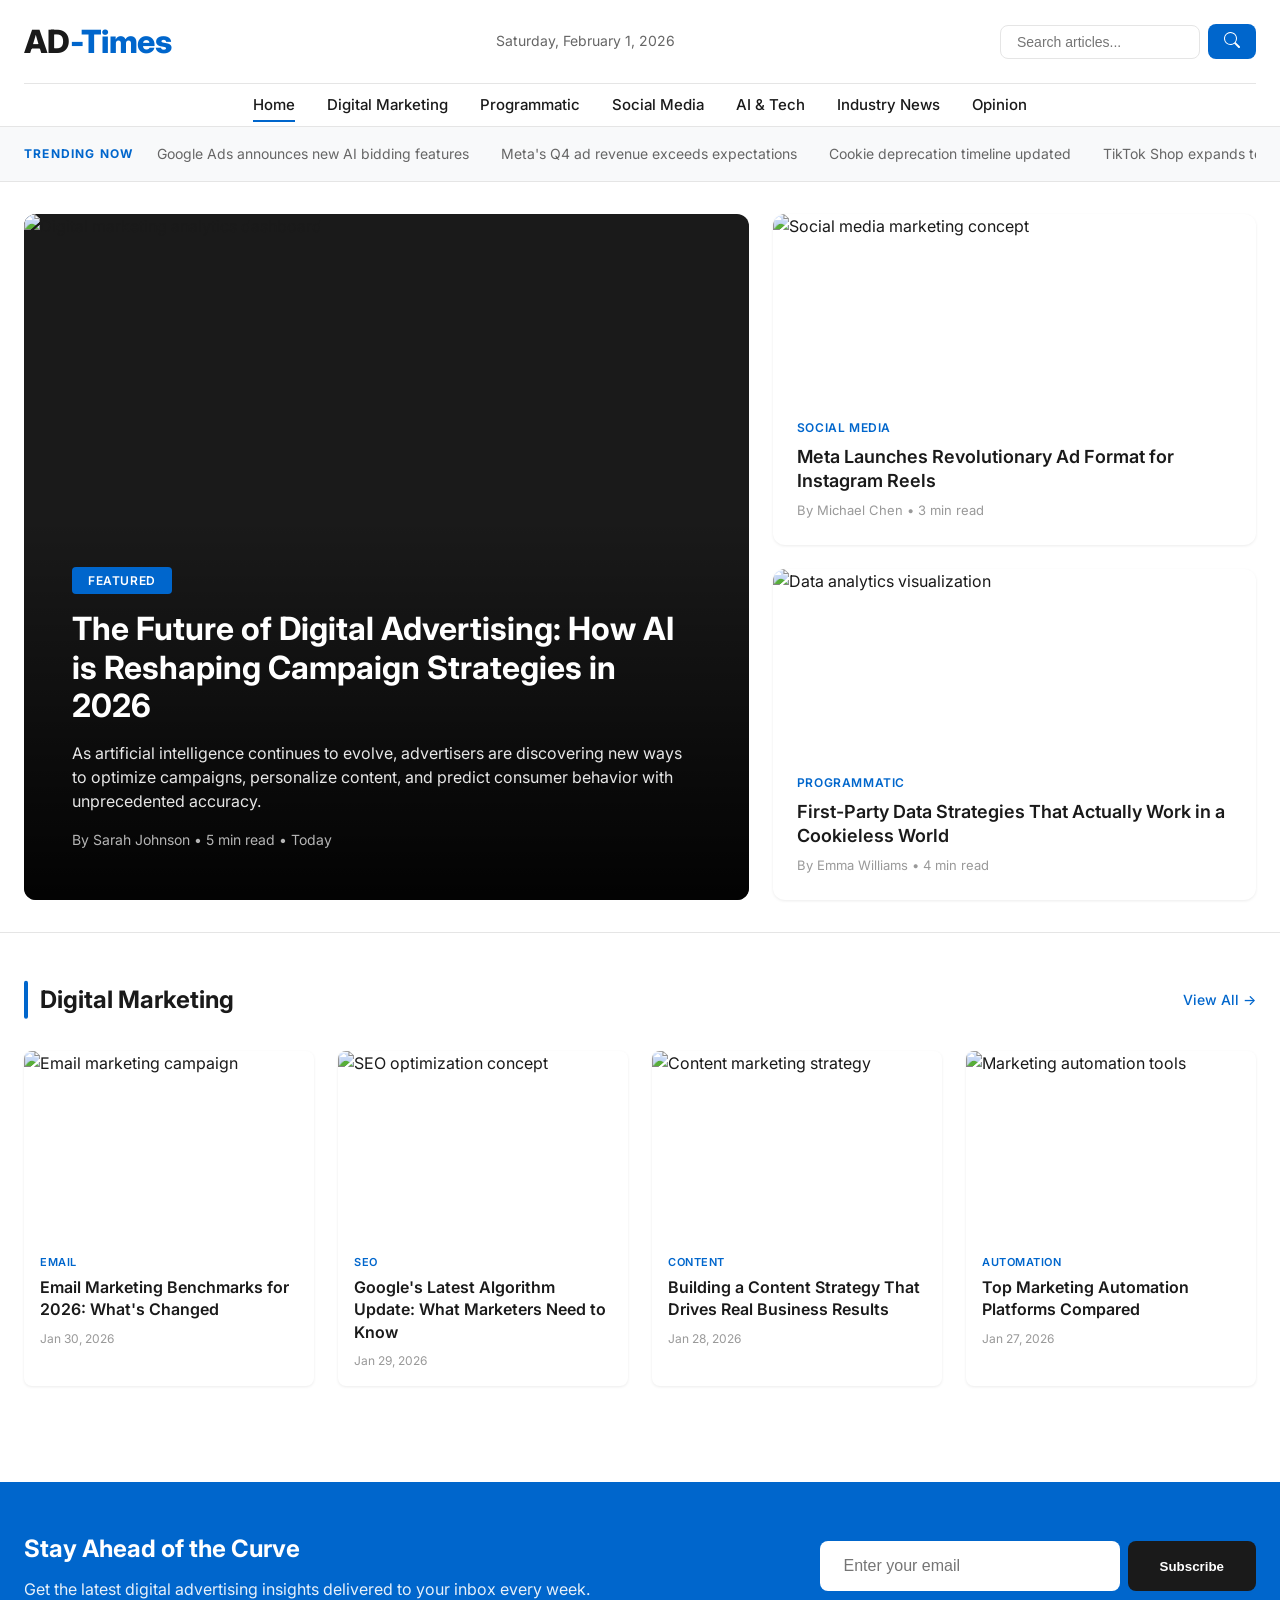
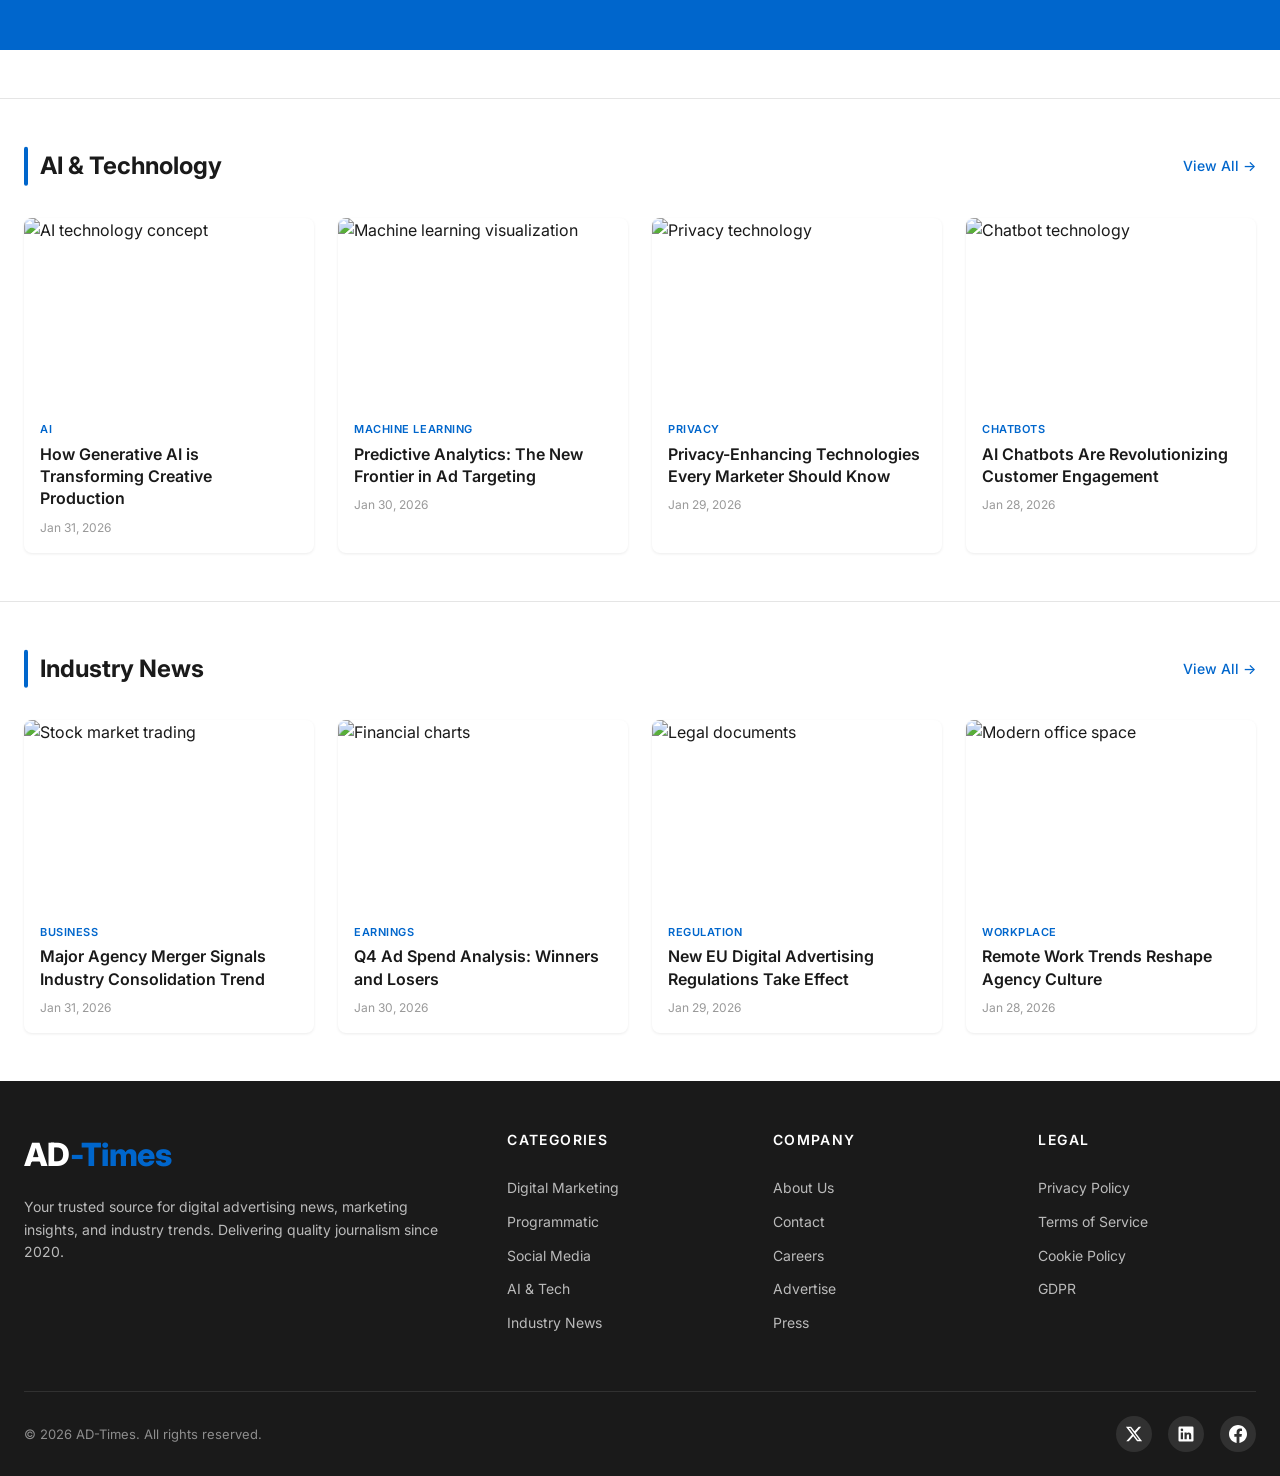
==== mockups/index.html @ ded99dae "Initial commit: AD-Times mockups with NYT-style article redesign - Homepage (index.html) with hero s" ====
<!DOCTYPE html>
<html lang="en">
<head>
    <meta charset="UTF-8">
    <meta name="viewport" content="width=device-width, initial-scale=1.0">
    <meta name="description" content="AD-Times - Your trusted source for digital advertising news, marketing insights, and industry trends.">

    <!-- Open Graph / Facebook -->
    <meta property="og:type" content="website">
    <meta property="og:url" content="https://ad-times.com/">
    <meta property="og:title" content="AD-Times - Digital Advertising News & Insights">
    <meta property="og:description" content="Your trusted source for digital advertising news, marketing insights, and industry trends.">
    <meta property="og:image" content="https://ad-times.com/og-image.jpg">

    <!-- Twitter -->
    <meta name="twitter:card" content="summary_large_image">
    <meta name="twitter:url" content="https://ad-times.com/">
    <meta name="twitter:title" content="AD-Times - Digital Advertising News & Insights">
    <meta name="twitter:description" content="Your trusted source for digital advertising news, marketing insights, and industry trends.">

    <title>AD-Times - Digital Advertising News & Insights</title>

    <!-- Google Fonts -->
    <link rel="preconnect" href="https://fonts.googleapis.com">
    <link rel="preconnect" href="https://fonts.gstatic.com" crossorigin>
    <link href="https://fonts.googleapis.com/css2?family=Inter:wght@400;500;600;700;800&display=swap" rel="stylesheet">

    <link rel="stylesheet" href="styles.css">

    <!-- Schema.org Structured Data -->
    <script type="application/ld+json">
    {
        "@context": "https://schema.org",
        "@type": "WebSite",
        "name": "AD-Times",
        "url": "https://ad-times.com",
        "description": "Your trusted source for digital advertising news, marketing insights, and industry trends.",
        "publisher": {
            "@type": "Organization",
            "name": "AD-Times",
            "logo": {
                "@type": "ImageObject",
                "url": "https://ad-times.com/logo.png"
            }
        },
        "potentialAction": {
            "@type": "SearchAction",
            "target": "https://ad-times.com/?s={search_term_string}",
            "query-input": "required name=search_term_string"
        }
    }
    </script>
    <script type="application/ld+json">
    {
        "@context": "https://schema.org",
        "@type": "Organization",
        "name": "AD-Times",
        "url": "https://ad-times.com",
        "logo": "https://ad-times.com/logo.png",
        "sameAs": [
            "https://twitter.com/adtimes",
            "https://linkedin.com/company/adtimes",
            "https://facebook.com/adtimes"
        ],
        "contactPoint": {
            "@type": "ContactPoint",
            "contactType": "customer service",
            "email": "contact@ad-times.com"
        }
    }
    </script>
</head>
<body>
    <!-- HEADER -->
    <header class="site-header">
        <div class="container">
            <div class="header-top">
                <div class="logo">AD<span>-Times</span></div>
                <div class="header-date">Saturday, February 1, 2026</div>
                <div class="header-search">
                    <input type="search" class="search-input" placeholder="Search articles..." aria-label="Search">
                    <button class="btn-search" aria-label="Search">
                        <svg width="16" height="16" fill="currentColor" viewBox="0 0 16 16">
                            <path d="M11.742 10.344a6.5 6.5 0 1 0-1.397 1.398h-.001c.03.04.062.078.098.115l3.85 3.85a1 1 0 0 0 1.415-1.414l-3.85-3.85a1.007 1.007 0 0 0-.115-.1zM12 6.5a5.5 5.5 0 1 1-11 0 5.5 5.5 0 0 1 11 0z"/>
                        </svg>
                    </button>
                </div>
            </div>
            <nav class="main-nav" aria-label="Main navigation">
                <ul class="nav-list">
                    <li><a href="#" class="nav-link active">Home</a></li>
                    <li><a href="#" class="nav-link">Digital Marketing</a></li>
                    <li><a href="#" class="nav-link">Programmatic</a></li>
                    <li><a href="#" class="nav-link">Social Media</a></li>
                    <li><a href="#" class="nav-link">AI & Tech</a></li>
                    <li><a href="#" class="nav-link">Industry News</a></li>
                    <li><a href="#" class="nav-link">Opinion</a></li>
                </ul>
            </nav>
        </div>
    </header>

    <!-- TRENDING BAR -->
    <div class="trending-bar">
        <div class="container">
            <div class="trending-inner">
                <span class="trending-label">Trending Now</span>
                <div class="trending-list">
                    <a href="#" class="trending-item">Google Ads announces new AI bidding features</a>
                    <a href="#" class="trending-item">Meta's Q4 ad revenue exceeds expectations</a>
                    <a href="#" class="trending-item">Cookie deprecation timeline updated</a>
                    <a href="#" class="trending-item">TikTok Shop expands to new markets</a>
                </div>
            </div>
        </div>
    </div>

    <main>
        <!-- HERO SECTION - Latest 3 Articles -->
        <section class="hero-section" aria-label="Featured Articles">
            <div class="container">
                <div class="hero-grid">
                    <!-- Main Featured Article -->
                    <article class="hero-main">
                        <a href="article.html">
                            <img src="https://images.unsplash.com/photo-1460925895917-afdab827c52f?w=1200&h=675&fit=crop"
                                 alt="Digital marketing analytics dashboard"
                                 class="article-image"
                                 loading="eager">
                            <div class="article-overlay">
                                <span class="category-badge">Featured</span>
                                <h2 class="article-title">The Future of Digital Advertising: How AI is Reshaping Campaign Strategies in 2026</h2>
                                <p class="article-excerpt">As artificial intelligence continues to evolve, advertisers are discovering new ways to optimize campaigns, personalize content, and predict consumer behavior with unprecedented accuracy.</p>
                                <div class="article-meta">
                                    <span>By Sarah Johnson</span> &bull; <span>5 min read</span> &bull; <span>Today</span>
                                </div>
                            </div>
                        </a>
                    </article>

                    <!-- Side Articles -->
                    <div class="hero-side">
                        <article class="side-article">
                            <a href="article.html">
                                <div class="article-image-wrapper">
                                    <img src="https://images.unsplash.com/photo-1611162617474-5b21e879e113?w=600&h=400&fit=crop"
                                         alt="Social media marketing concept"
                                         class="article-image"
                                         loading="eager">
                                </div>
                                <div class="article-content">
                                    <span class="category-badge">Social Media</span>
                                    <h3 class="article-title">Meta Launches Revolutionary Ad Format for Instagram Reels</h3>
                                    <div class="article-meta">
                                        <span>By Michael Chen</span> &bull; <span>3 min read</span>
                                    </div>
                                </div>
                            </a>
                        </article>

                        <article class="side-article">
                            <a href="article.html">
                                <div class="article-image-wrapper">
                                    <img src="https://images.unsplash.com/photo-1551288049-bebda4e38f71?w=600&h=400&fit=crop"
                                         alt="Data analytics visualization"
                                         class="article-image"
                                         loading="eager">
                                </div>
                                <div class="article-content">
                                    <span class="category-badge">Programmatic</span>
                                    <h3 class="article-title">First-Party Data Strategies That Actually Work in a Cookieless World</h3>
                                    <div class="article-meta">
                                        <span>By Emma Williams</span> &bull; <span>4 min read</span>
                                    </div>
                                </div>
                            </a>
                        </article>
                    </div>
                </div>
            </div>
        </section>

        <!-- DIGITAL MARKETING SECTION -->
        <section class="category-section" aria-label="Digital Marketing Articles">
            <div class="container">
                <div class="section-header">
                    <h2 class="section-title">Digital Marketing</h2>
                    <a href="#" class="view-all">View All &rarr;</a>
                </div>
                <div class="article-grid">
                    <article class="article-card">
                        <a href="article.html">
                            <div class="article-image-wrapper">
                                <img src="https://images.unsplash.com/photo-1432888622747-4eb9a8f5a8b9?w=600&h=400&fit=crop"
                                     alt="Email marketing campaign"
                                     class="article-image"
                                     loading="lazy">
                            </div>
                            <div class="article-content">
                                <span class="category-badge">Email</span>
                                <h3 class="article-title">Email Marketing Benchmarks for 2026: What's Changed</h3>
                                <div class="article-meta">Jan 30, 2026</div>
                            </div>
                        </a>
                    </article>

                    <article class="article-card">
                        <a href="article.html">
                            <div class="article-image-wrapper">
                                <img src="https://images.unsplash.com/photo-1553484771-047a44eee27b?w=600&h=400&fit=crop"
                                     alt="SEO optimization concept"
                                     class="article-image"
                                     loading="lazy">
                            </div>
                            <div class="article-content">
                                <span class="category-badge">SEO</span>
                                <h3 class="article-title">Google's Latest Algorithm Update: What Marketers Need to Know</h3>
                                <div class="article-meta">Jan 29, 2026</div>
                            </div>
                        </a>
                    </article>

                    <article class="article-card">
                        <a href="article.html">
                            <div class="article-image-wrapper">
                                <img src="https://images.unsplash.com/photo-1542744094-24638eff58bb?w=600&h=400&fit=crop"
                                     alt="Content marketing strategy"
                                     class="article-image"
                                     loading="lazy">
                            </div>
                            <div class="article-content">
                                <span class="category-badge">Content</span>
                                <h3 class="article-title">Building a Content Strategy That Drives Real Business Results</h3>
                                <div class="article-meta">Jan 28, 2026</div>
                            </div>
                        </a>
                    </article>

                    <article class="article-card">
                        <a href="article.html">
                            <div class="article-image-wrapper">
                                <img src="https://images.unsplash.com/photo-1559526324-4b87b5e36e44?w=600&h=400&fit=crop"
                                     alt="Marketing automation tools"
                                     class="article-image"
                                     loading="lazy">
                            </div>
                            <div class="article-content">
                                <span class="category-badge">Automation</span>
                                <h3 class="article-title">Top Marketing Automation Platforms Compared</h3>
                                <div class="article-meta">Jan 27, 2026</div>
                            </div>
                        </a>
                    </article>
                </div>
            </div>
        </section>

        <!-- NEWSLETTER SECTION -->
        <section class="newsletter-section" aria-label="Newsletter Signup">
            <div class="container">
                <div class="newsletter-inner">
                    <div class="newsletter-content">
                        <h3>Stay Ahead of the Curve</h3>
                        <p>Get the latest digital advertising insights delivered to your inbox every week.</p>
                    </div>
                    <form class="newsletter-form">
                        <input type="email" class="newsletter-input" placeholder="Enter your email" aria-label="Email address" required>
                        <button type="submit" class="btn-subscribe">Subscribe</button>
                    </form>
                </div>
            </div>
        </section>

        <!-- AI & TECH SECTION -->
        <section class="category-section" aria-label="AI & Technology Articles">
            <div class="container">
                <div class="section-header">
                    <h2 class="section-title">AI & Technology</h2>
                    <a href="#" class="view-all">View All &rarr;</a>
                </div>
                <div class="article-grid">
                    <article class="article-card">
                        <a href="article.html">
                            <div class="article-image-wrapper">
                                <img src="https://images.unsplash.com/photo-1677442136019-21780ecad995?w=600&h=400&fit=crop"
                                     alt="AI technology concept"
                                     class="article-image"
                                     loading="lazy">
                            </div>
                            <div class="article-content">
                                <span class="category-badge">AI</span>
                                <h3 class="article-title">How Generative AI is Transforming Creative Production</h3>
                                <div class="article-meta">Jan 31, 2026</div>
                            </div>
                        </a>
                    </article>

                    <article class="article-card">
                        <a href="article.html">
                            <div class="article-image-wrapper">
                                <img src="https://images.unsplash.com/photo-1535378917042-10a22c95931a?w=600&h=400&fit=crop"
                                     alt="Machine learning visualization"
                                     class="article-image"
                                     loading="lazy">
                            </div>
                            <div class="article-content">
                                <span class="category-badge">Machine Learning</span>
                                <h3 class="article-title">Predictive Analytics: The New Frontier in Ad Targeting</h3>
                                <div class="article-meta">Jan 30, 2026</div>
                            </div>
                        </a>
                    </article>

                    <article class="article-card">
                        <a href="article.html">
                            <div class="article-image-wrapper">
                                <img src="https://images.unsplash.com/photo-1563986768609-322da13575f3?w=600&h=400&fit=crop"
                                     alt="Privacy technology"
                                     class="article-image"
                                     loading="lazy">
                            </div>
                            <div class="article-content">
                                <span class="category-badge">Privacy</span>
                                <h3 class="article-title">Privacy-Enhancing Technologies Every Marketer Should Know</h3>
                                <div class="article-meta">Jan 29, 2026</div>
                            </div>
                        </a>
                    </article>

                    <article class="article-card">
                        <a href="article.html">
                            <div class="article-image-wrapper">
                                <img src="https://images.unsplash.com/photo-1516321318423-f06f85e504b3?w=600&h=400&fit=crop"
                                     alt="Chatbot technology"
                                     class="article-image"
                                     loading="lazy">
                            </div>
                            <div class="article-content">
                                <span class="category-badge">Chatbots</span>
                                <h3 class="article-title">AI Chatbots Are Revolutionizing Customer Engagement</h3>
                                <div class="article-meta">Jan 28, 2026</div>
                            </div>
                        </a>
                    </article>
                </div>
            </div>
        </section>

        <!-- INDUSTRY NEWS SECTION -->
        <section class="category-section" aria-label="Industry News">
            <div class="container">
                <div class="section-header">
                    <h2 class="section-title">Industry News</h2>
                    <a href="#" class="view-all">View All &rarr;</a>
                </div>
                <div class="article-grid">
                    <article class="article-card">
                        <a href="article.html">
                            <div class="article-image-wrapper">
                                <img src="https://images.unsplash.com/photo-1611974789855-9c2a0a7236a3?w=600&h=400&fit=crop"
                                     alt="Stock market trading"
                                     class="article-image"
                                     loading="lazy">
                            </div>
                            <div class="article-content">
                                <span class="category-badge">Business</span>
                                <h3 class="article-title">Major Agency Merger Signals Industry Consolidation Trend</h3>
                                <div class="article-meta">Jan 31, 2026</div>
                            </div>
                        </a>
                    </article>

                    <article class="article-card">
                        <a href="article.html">
                            <div class="article-image-wrapper">
                                <img src="https://images.unsplash.com/photo-1554224155-8d04cb21cd6c?w=600&h=400&fit=crop"
                                     alt="Financial charts"
                                     class="article-image"
                                     loading="lazy">
                            </div>
                            <div class="article-content">
                                <span class="category-badge">Earnings</span>
                                <h3 class="article-title">Q4 Ad Spend Analysis: Winners and Losers</h3>
                                <div class="article-meta">Jan 30, 2026</div>
                            </div>
                        </a>
                    </article>

                    <article class="article-card">
                        <a href="article.html">
                            <div class="article-image-wrapper">
                                <img src="https://images.unsplash.com/photo-1450101499163-c8848c66ca85?w=600&h=400&fit=crop"
                                     alt="Legal documents"
                                     class="article-image"
                                     loading="lazy">
                            </div>
                            <div class="article-content">
                                <span class="category-badge">Regulation</span>
                                <h3 class="article-title">New EU Digital Advertising Regulations Take Effect</h3>
                                <div class="article-meta">Jan 29, 2026</div>
                            </div>
                        </a>
                    </article>

                    <article class="article-card">
                        <a href="article.html">
                            <div class="article-image-wrapper">
                                <img src="https://images.unsplash.com/photo-1497366216548-37526070297c?w=600&h=400&fit=crop"
                                     alt="Modern office space"
                                     class="article-image"
                                     loading="lazy">
                            </div>
                            <div class="article-content">
                                <span class="category-badge">Workplace</span>
                                <h3 class="article-title">Remote Work Trends Reshape Agency Culture</h3>
                                <div class="article-meta">Jan 28, 2026</div>
                            </div>
                        </a>
                    </article>
                </div>
            </div>
        </section>
    </main>

    <!-- FOOTER -->
    <footer class="site-footer">
        <div class="container">
            <div class="footer-grid">
                <div class="footer-brand">
                    <div class="logo">AD<span>-Times</span></div>
                    <p>Your trusted source for digital advertising news, marketing insights, and industry trends. Delivering quality journalism since 2020.</p>
                </div>
                <div class="footer-column">
                    <h4>Categories</h4>
                    <ul class="footer-links">
                        <li><a href="#">Digital Marketing</a></li>
                        <li><a href="#">Programmatic</a></li>
                        <li><a href="#">Social Media</a></li>
                        <li><a href="#">AI & Tech</a></li>
                        <li><a href="#">Industry News</a></li>
                    </ul>
                </div>
                <div class="footer-column">
                    <h4>Company</h4>
                    <ul class="footer-links">
                        <li><a href="#">About Us</a></li>
                        <li><a href="#">Contact</a></li>
                        <li><a href="#">Careers</a></li>
                        <li><a href="#">Advertise</a></li>
                        <li><a href="#">Press</a></li>
                    </ul>
                </div>
                <div class="footer-column">
                    <h4>Legal</h4>
                    <ul class="footer-links">
                        <li><a href="#">Privacy Policy</a></li>
                        <li><a href="#">Terms of Service</a></li>
                        <li><a href="#">Cookie Policy</a></li>
                        <li><a href="#">GDPR</a></li>
                    </ul>
                </div>
            </div>
            <div class="footer-bottom">
                <p class="copyright">&copy; 2026 AD-Times. All rights reserved.</p>
                <div class="social-links">
                    <a href="#" class="social-link" aria-label="Twitter">
                        <svg width="18" height="18" fill="currentColor" viewBox="0 0 24 24">
                            <path d="M18.244 2.25h3.308l-7.227 8.26 8.502 11.24H16.17l-5.214-6.817L4.99 21.75H1.68l7.73-8.835L1.254 2.25H8.08l4.713 6.231zm-1.161 17.52h1.833L7.084 4.126H5.117z"/>
                        </svg>
                    </a>
                    <a href="#" class="social-link" aria-label="LinkedIn">
                        <svg width="18" height="18" fill="currentColor" viewBox="0 0 24 24">
                            <path d="M20.5 2h-17A1.5 1.5 0 002 3.5v17A1.5 1.5 0 003.5 22h17a1.5 1.5 0 001.5-1.5v-17A1.5 1.5 0 0020.5 2zM8 19H5v-9h3zM6.5 8.25A1.75 1.75 0 118.3 6.5a1.78 1.78 0 01-1.8 1.75zM19 19h-3v-4.74c0-1.42-.6-1.93-1.38-1.93A1.74 1.74 0 0013 14.19a.66.66 0 000 .14V19h-3v-9h2.9v1.3a3.11 3.11 0 012.7-1.4c1.55 0 3.36.86 3.36 3.66z"/>
                        </svg>
                    </a>
                    <a href="#" class="social-link" aria-label="Facebook">
                        <svg width="18" height="18" fill="currentColor" viewBox="0 0 24 24">
                            <path d="M24 12.073c0-6.627-5.373-12-12-12s-12 5.373-12 12c0 5.99 4.388 10.954 10.125 11.854v-8.385H7.078v-3.47h3.047V9.43c0-3.007 1.792-4.669 4.533-4.669 1.312 0 2.686.235 2.686.235v2.953H15.83c-1.491 0-1.956.925-1.956 1.874v2.25h3.328l-.532 3.47h-2.796v8.385C19.612 23.027 24 18.062 24 12.073z"/>
                        </svg>
                    </a>
                </div>
            </div>
        </div>
    </footer>
</body>
</html>
---- mockups/styles.css ----
/* AD-Times - Modern News Website Styles */
/* ====================================== */

/* CSS Variables */
:root {
    /* Colors */
    --primary-blue: #0066CC;
    --primary-blue-dark: #004C99;
    --primary-blue-light: #E6F0FA;

    --text-primary: #1A1A1A;
    --text-secondary: #666666;
    --text-muted: #999999;

    --bg-white: #FFFFFF;
    --bg-light: #F8F9FA;
    --bg-dark: #1A1A1A;

    --border-color: #E5E5E5;
    --shadow-sm: 0 1px 3px rgba(0,0,0,0.08);
    --shadow-md: 0 4px 12px rgba(0,0,0,0.1);
    --shadow-lg: 0 8px 24px rgba(0,0,0,0.12);

    /* Typography */
    --font-primary: 'Inter', -apple-system, BlinkMacSystemFont, 'Segoe UI', Roboto, sans-serif;
    --font-serif: 'Georgia', 'Times New Roman', serif;

    /* Spacing */
    --container-width: 1280px;
    --spacing-xs: 0.25rem;
    --spacing-sm: 0.5rem;
    --spacing-md: 1rem;
    --spacing-lg: 1.5rem;
    --spacing-xl: 2rem;
    --spacing-2xl: 3rem;

    /* Border Radius */
    --radius-sm: 4px;
    --radius-md: 8px;
    --radius-lg: 12px;
}

/* Reset & Base */
*, *::before, *::after {
    box-sizing: border-box;
    margin: 0;
    padding: 0;
}

html {
    font-size: 16px;
    scroll-behavior: smooth;
}

body {
    font-family: var(--font-primary);
    color: var(--text-primary);
    background-color: var(--bg-white);
    line-height: 1.6;
    -webkit-font-smoothing: antialiased;
    -moz-osx-font-smoothing: grayscale;
}

a {
    color: inherit;
    text-decoration: none;
    transition: color 0.2s ease;
}

a:hover {
    color: var(--primary-blue);
}

img {
    max-width: 100%;
    height: auto;
    display: block;
}

/* Container */
.container {
    max-width: var(--container-width);
    margin: 0 auto;
    padding: 0 var(--spacing-lg);
}

/* ====================================== */
/* HEADER */
/* ====================================== */
.site-header {
    background: var(--bg-white);
    border-bottom: 1px solid var(--border-color);
    position: sticky;
    top: 0;
    z-index: 1000;
}

.header-top {
    display: flex;
    align-items: center;
    justify-content: space-between;
    padding: var(--spacing-md) 0;
    border-bottom: 1px solid var(--border-color);
}

.logo {
    font-size: 2rem;
    font-weight: 800;
    letter-spacing: -0.02em;
    color: var(--text-primary);
}

.logo span {
    color: var(--primary-blue);
}

.header-date {
    font-size: 0.875rem;
    color: var(--text-secondary);
}

.header-search {
    display: flex;
    align-items: center;
    gap: var(--spacing-sm);
}

.search-input {
    padding: var(--spacing-sm) var(--spacing-md);
    border: 1px solid var(--border-color);
    border-radius: var(--radius-md);
    font-size: 0.875rem;
    width: 200px;
    transition: border-color 0.2s, box-shadow 0.2s;
}

.search-input:focus {
    outline: none;
    border-color: var(--primary-blue);
    box-shadow: 0 0 0 3px var(--primary-blue-light);
}

.btn-search {
    padding: var(--spacing-sm) var(--spacing-md);
    background: var(--primary-blue);
    color: white;
    border: none;
    border-radius: var(--radius-md);
    cursor: pointer;
    font-size: 0.875rem;
    font-weight: 500;
    transition: background 0.2s;
}

.btn-search:hover {
    background: var(--primary-blue-dark);
}

/* Main Navigation */
.main-nav {
    padding: var(--spacing-sm) 0;
}

.nav-list {
    display: flex;
    list-style: none;
    gap: var(--spacing-xl);
    justify-content: center;
}

.nav-link {
    font-size: 0.9375rem;
    font-weight: 500;
    color: var(--text-primary);
    padding: var(--spacing-sm) 0;
    position: relative;
}

.nav-link::after {
    content: '';
    position: absolute;
    bottom: 0;
    left: 0;
    width: 0;
    height: 2px;
    background: var(--primary-blue);
    transition: width 0.2s ease;
}

.nav-link:hover::after,
.nav-link.active::after {
    width: 100%;
}

.nav-link:hover {
    color: var(--primary-blue);
}

/* ====================================== */
/* HERO SECTION - Featured Articles */
/* ====================================== */
.hero-section {
    padding: var(--spacing-xl) 0;
}

.hero-grid {
    display: grid;
    grid-template-columns: 1.5fr 1fr;
    gap: var(--spacing-lg);
}

/* Main Featured Article */
.hero-main {
    position: relative;
    border-radius: var(--radius-lg);
    overflow: hidden;
    background: var(--bg-dark);
}

.hero-main .article-image {
    width: 100%;
    height: 500px;
    object-fit: cover;
    transition: transform 0.4s ease;
}

.hero-main:hover .article-image {
    transform: scale(1.03);
}

.hero-main .article-overlay {
    position: absolute;
    bottom: 0;
    left: 0;
    right: 0;
    padding: var(--spacing-2xl);
    background: linear-gradient(transparent, rgba(0,0,0,0.9));
    color: white;
}

.hero-main .category-badge {
    display: inline-block;
    background: var(--primary-blue);
    color: white;
    padding: var(--spacing-xs) var(--spacing-md);
    border-radius: var(--radius-sm);
    font-size: 0.75rem;
    font-weight: 600;
    text-transform: uppercase;
    letter-spacing: 0.05em;
    margin-bottom: var(--spacing-md);
}

.hero-main .article-title {
    font-size: 2rem;
    font-weight: 700;
    line-height: 1.2;
    margin-bottom: var(--spacing-md);
}

.hero-main .article-excerpt {
    font-size: 1rem;
    opacity: 0.9;
    margin-bottom: var(--spacing-md);
    line-height: 1.5;
}

.hero-main .article-meta {
    font-size: 0.875rem;
    opacity: 0.7;
}

/* Side Articles */
.hero-side {
    display: flex;
    flex-direction: column;
    gap: var(--spacing-lg);
}

.side-article {
    display: flex;
    flex-direction: column;
    background: var(--bg-white);
    border-radius: var(--radius-lg);
    overflow: hidden;
    box-shadow: var(--shadow-sm);
    transition: box-shadow 0.3s, transform 0.3s;
    flex: 1;
}

.side-article:hover {
    box-shadow: var(--shadow-md);
    transform: translateY(-2px);
}

.side-article .article-image-wrapper {
    position: relative;
    overflow: hidden;
    height: 180px;
}

.side-article .article-image {
    width: 100%;
    height: 100%;
    object-fit: cover;
    transition: transform 0.4s ease;
}

.side-article:hover .article-image {
    transform: scale(1.05);
}

.side-article .article-content {
    padding: var(--spacing-lg);
    flex: 1;
    display: flex;
    flex-direction: column;
}

.side-article .category-badge {
    display: inline-block;
    color: var(--primary-blue);
    font-size: 0.75rem;
    font-weight: 600;
    text-transform: uppercase;
    letter-spacing: 0.05em;
    margin-bottom: var(--spacing-sm);
}

.side-article .article-title {
    font-size: 1.125rem;
    font-weight: 600;
    line-height: 1.3;
    margin-bottom: var(--spacing-sm);
    flex: 1;
}

.side-article .article-meta {
    font-size: 0.8125rem;
    color: var(--text-muted);
}

/* ====================================== */
/* CATEGORY SECTIONS */
/* ====================================== */
.category-section {
    padding: var(--spacing-2xl) 0;
    border-top: 1px solid var(--border-color);
}

.section-header {
    display: flex;
    align-items: center;
    justify-content: space-between;
    margin-bottom: var(--spacing-xl);
}

.section-title {
    font-size: 1.5rem;
    font-weight: 700;
    position: relative;
    padding-left: var(--spacing-md);
}

.section-title::before {
    content: '';
    position: absolute;
    left: 0;
    top: 50%;
    transform: translateY(-50%);
    width: 4px;
    height: 100%;
    background: var(--primary-blue);
    border-radius: 2px;
}

.view-all {
    font-size: 0.875rem;
    font-weight: 500;
    color: var(--primary-blue);
}

.view-all:hover {
    text-decoration: underline;
}

/* Article Grid */
.article-grid {
    display: grid;
    grid-template-columns: repeat(4, 1fr);
    gap: var(--spacing-lg);
}

.article-card {
    background: var(--bg-white);
    border-radius: var(--radius-md);
    overflow: hidden;
    box-shadow: var(--shadow-sm);
    transition: box-shadow 0.3s, transform 0.3s;
}

.article-card:hover {
    box-shadow: var(--shadow-md);
    transform: translateY(-4px);
}

.article-card .article-image-wrapper {
    position: relative;
    overflow: hidden;
    aspect-ratio: 16 / 10;
}

.article-card .article-image {
    width: 100%;
    height: 100%;
    object-fit: cover;
    transition: transform 0.4s ease;
}

.article-card:hover .article-image {
    transform: scale(1.05);
}

.article-card .article-content {
    padding: var(--spacing-md);
}

.article-card .category-badge {
    display: inline-block;
    color: var(--primary-blue);
    font-size: 0.6875rem;
    font-weight: 600;
    text-transform: uppercase;
    letter-spacing: 0.05em;
    margin-bottom: var(--spacing-xs);
}

.article-card .article-title {
    font-size: 1rem;
    font-weight: 600;
    line-height: 1.4;
    margin-bottom: var(--spacing-sm);
    display: -webkit-box;
    -webkit-line-clamp: 3;
    -webkit-box-orient: vertical;
    overflow: hidden;
}

.article-card .article-meta {
    font-size: 0.75rem;
    color: var(--text-muted);
}

/* ====================================== */
/* TRENDING BAR */
/* ====================================== */
.trending-bar {
    background: var(--bg-light);
    padding: var(--spacing-md) 0;
    border-bottom: 1px solid var(--border-color);
}

.trending-inner {
    display: flex;
    align-items: center;
    gap: var(--spacing-lg);
}

.trending-label {
    font-size: 0.75rem;
    font-weight: 700;
    text-transform: uppercase;
    letter-spacing: 0.1em;
    color: var(--primary-blue);
    white-space: nowrap;
}

.trending-list {
    display: flex;
    gap: var(--spacing-xl);
    overflow-x: auto;
    flex: 1;
}

.trending-item {
    font-size: 0.875rem;
    color: var(--text-secondary);
    white-space: nowrap;
}

.trending-item:hover {
    color: var(--primary-blue);
}

/* ====================================== */
/* NEWSLETTER SECTION */
/* ====================================== */
.newsletter-section {
    background: var(--primary-blue);
    color: white;
    padding: var(--spacing-2xl) 0;
    margin: var(--spacing-2xl) 0;
}

.newsletter-inner {
    display: flex;
    align-items: center;
    justify-content: space-between;
    gap: var(--spacing-xl);
}

.newsletter-content h3 {
    font-size: 1.5rem;
    font-weight: 700;
    margin-bottom: var(--spacing-sm);
}

.newsletter-content p {
    opacity: 0.9;
}

.newsletter-form {
    display: flex;
    gap: var(--spacing-sm);
}

.newsletter-input {
    padding: var(--spacing-md) var(--spacing-lg);
    border: none;
    border-radius: var(--radius-md);
    font-size: 1rem;
    width: 300px;
}

.newsletter-input:focus {
    outline: none;
    box-shadow: 0 0 0 3px rgba(255,255,255,0.3);
}

.btn-subscribe {
    padding: var(--spacing-md) var(--spacing-xl);
    background: var(--bg-dark);
    color: white;
    border: none;
    border-radius: var(--radius-md);
    font-weight: 600;
    cursor: pointer;
    transition: background 0.2s;
}

.btn-subscribe:hover {
    background: #333;
}

/* ====================================== */
/* FOOTER */
/* ====================================== */
.site-footer {
    background: var(--bg-dark);
    color: white;
    padding: var(--spacing-2xl) 0 var(--spacing-lg);
}

.footer-grid {
    display: grid;
    grid-template-columns: 2fr 1fr 1fr 1fr;
    gap: var(--spacing-2xl);
    margin-bottom: var(--spacing-2xl);
}

.footer-brand .logo {
    color: white;
    margin-bottom: var(--spacing-md);
}

.footer-brand p {
    color: rgba(255,255,255,0.7);
    font-size: 0.875rem;
    line-height: 1.6;
}

.footer-column h4 {
    font-size: 0.875rem;
    font-weight: 600;
    text-transform: uppercase;
    letter-spacing: 0.1em;
    margin-bottom: var(--spacing-lg);
}

.footer-links {
    list-style: none;
}

.footer-links li {
    margin-bottom: var(--spacing-sm);
}

.footer-links a {
    color: rgba(255,255,255,0.7);
    font-size: 0.875rem;
    transition: color 0.2s;
}

.footer-links a:hover {
    color: white;
}

.footer-bottom {
    border-top: 1px solid rgba(255,255,255,0.1);
    padding-top: var(--spacing-lg);
    display: flex;
    justify-content: space-between;
    align-items: center;
}

.copyright {
    font-size: 0.8125rem;
    color: rgba(255,255,255,0.5);
}

.social-links {
    display: flex;
    gap: var(--spacing-md);
}

.social-link {
    width: 36px;
    height: 36px;
    border-radius: 50%;
    background: rgba(255,255,255,0.1);
    display: flex;
    align-items: center;
    justify-content: center;
    color: white;
    transition: background 0.2s;
}

.social-link:hover {
    background: var(--primary-blue);
    color: white;
}

/* ====================================== */
/* NYT-STYLE ARTICLE PAGE */
/* ====================================== */

/* -- Article Header -- */
.nyt-article-header {
    padding: 2.5rem 0 0;
    border-bottom: 1px solid var(--border-color);
}

.nyt-header-inner {
    max-width: 680px;
    margin: 0 auto;
    padding: 0 1.5rem 2rem;
}

.nyt-category-link {
    display: inline-block;
    font-family: var(--font-primary);
    font-size: 0.75rem;
    font-weight: 700;
    text-transform: uppercase;
    letter-spacing: 0.1em;
    color: var(--primary-blue);
    margin-bottom: 0.75rem;
}

.nyt-category-link:hover {
    text-decoration: underline;
}

.nyt-headline {
    font-family: 'Playfair Display', Georgia, 'Times New Roman', serif;
    font-size: 2.75rem;
    font-weight: 700;
    line-height: 1.15;
    color: var(--text-primary);
    margin-bottom: 1rem;
    letter-spacing: -0.01em;
}

.nyt-summary {
    font-family: 'Libre Baskerville', Georgia, serif;
    font-size: 1.25rem;
    line-height: 1.55;
    color: #5a5a5a;
    margin-bottom: 1.5rem;
}

.nyt-byline {
    padding-top: 1.25rem;
    border-top: 1px solid var(--border-color);
}

.nyt-byline-text {
    font-family: var(--font-primary);
    font-size: 0.9375rem;
    font-weight: 700;
    color: var(--text-primary);
}

.nyt-author-link {
    color: var(--text-primary);
    text-decoration: underline;
    text-decoration-color: #ccc;
    text-underline-offset: 2px;
}

.nyt-author-link:hover {
    text-decoration-color: var(--text-primary);
    color: var(--text-primary);
}

.nyt-publish-info {
    font-family: var(--font-primary);
    font-size: 0.8125rem;
    color: var(--text-muted);
    margin-top: 0.25rem;
}

/* -- Share Bar -- */
.nyt-share-bar {
    border-bottom: 1px solid var(--border-color);
    background: var(--bg-white);
}

.nyt-share-inner {
    max-width: 680px;
    margin: 0 auto;
    padding: 0.625rem 1.5rem;
    display: flex;
    gap: 0.25rem;
    align-items: center;
}

.nyt-share-btn {
    width: 36px;
    height: 36px;
    border: none;
    background: none;
    border-radius: 50%;
    display: flex;
    align-items: center;
    justify-content: center;
    cursor: pointer;
    color: #666;
    transition: background 0.15s, color 0.15s;
    position: relative;
}

.nyt-share-btn:hover {
    background: var(--bg-light);
    color: var(--text-primary);
}

.nyt-comment-count {
    font-family: var(--font-primary);
    font-size: 0.6875rem;
    font-weight: 600;
    margin-left: 0.125rem;
}

/* -- Featured Image -- */
.nyt-featured-figure {
    max-width: 1080px;
    margin: 0 auto;
    padding: 0 1.5rem;
}

.nyt-featured-image {
    width: 100%;
    display: block;
}

.nyt-figcaption {
    font-family: var(--font-primary);
    font-size: 0.8125rem;
    line-height: 1.5;
    color: #888;
    padding: 0.625rem 0 0;
    border-bottom: 1px solid var(--border-color);
    padding-bottom: 0.625rem;
    margin-bottom: 2rem;
}

.nyt-photo-credit {
    display: block;
    font-size: 0.6875rem;
    color: #aaa;
    margin-top: 0.25rem;
}

/* -- Article Body -- */
.nyt-article-body {
    max-width: 680px;
    margin: 0 auto;
    padding: 0 1.5rem;
}

.nyt-article-body p {
    font-family: 'Libre Baskerville', Georgia, serif;
    font-size: 1.0625rem;
    line-height: 1.85;
    color: #333;
    margin-bottom: 1.25rem;
}

/* Drop Cap */
.nyt-first-paragraph::first-letter {
    font-family: 'Playfair Display', Georgia, serif;
    float: left;
    font-size: 4.25rem;
    line-height: 0.8;
    font-weight: 700;
    color: var(--text-primary);
    padding-right: 0.5rem;
    padding-top: 0.25rem;
}

.nyt-article-body h2 {
    font-family: 'Playfair Display', Georgia, serif;
    font-size: 1.625rem;
    font-weight: 700;
    line-height: 1.25;
    color: var(--text-primary);
    margin: 2.5rem 0 1rem;
    letter-spacing: -0.01em;
}

.nyt-article-body h3 {
    font-family: var(--font-primary);
    font-size: 1rem;
    font-weight: 700;
    text-transform: uppercase;
    letter-spacing: 0.04em;
    color: var(--text-primary);
    margin: 2rem 0 0.75rem;
}

/* Pull Quote */
.nyt-pullquote {
    margin: 2.5rem -3rem;
    padding: 2rem 0;
    border-top: 3px solid var(--text-primary);
    border-bottom: 1px solid var(--border-color);
    text-align: center;
}

.nyt-pullquote blockquote p {
    font-family: 'Playfair Display', Georgia, serif;
    font-size: 1.5rem;
    font-weight: 500;
    font-style: italic;
    line-height: 1.45;
    color: var(--text-primary);
    margin: 0;
}

.nyt-article-body ul,
.nyt-article-body ol {
    margin: 1.25rem 0;
    padding-left: 1.25rem;
}

.nyt-article-body li {
    font-family: 'Libre Baskerville', Georgia, serif;
    font-size: 1.0625rem;
    line-height: 1.85;
    color: #333;
    margin-bottom: 0.5rem;
}

.nyt-article-body li::marker {
    color: var(--primary-blue);
}

/* -- Tags -- */
.nyt-tags {
    max-width: 680px;
    margin: 2.5rem auto 0;
    padding: 1.5rem 1.5rem;
    border-top: 1px solid var(--border-color);
    display: flex;
    flex-wrap: wrap;
    gap: 0.5rem;
    align-items: center;
}

.nyt-tags-label {
    font-family: var(--font-primary);
    font-size: 0.6875rem;
    font-weight: 700;
    text-transform: uppercase;
    letter-spacing: 0.1em;
    color: var(--text-muted);
    margin-right: 0.25rem;
}

.nyt-tag {
    font-family: var(--font-primary);
    font-size: 0.75rem;
    font-weight: 500;
    color: var(--text-secondary);
    padding: 0.375rem 0.875rem;
    border: 1px solid var(--border-color);
    border-radius: 2px;
    transition: background 0.15s, color 0.15s, border-color 0.15s;
}

.nyt-tag:hover {
    background: var(--bg-light);
    border-color: #ccc;
    color: var(--text-primary);
}

/* -- Author Bio -- */
.nyt-author-bio {
    max-width: 680px;
    margin: 0 auto;
    padding: 2rem 1.5rem;
    border-top: 1px solid var(--border-color);
    border-bottom: 1px solid var(--border-color);
    display: flex;
    gap: 1.25rem;
    align-items: flex-start;
}

.nyt-author-avatar {
    width: 60px;
    height: 60px;
    border-radius: 50%;
    object-fit: cover;
    flex-shrink: 0;
}

.nyt-author-bio-text h4 {
    font-family: var(--font-primary);
    font-size: 1rem;
    font-weight: 700;
    margin-bottom: 0.375rem;
}

.nyt-author-bio-text h4 a {
    color: var(--text-primary);
    text-decoration: underline;
    text-decoration-color: #ccc;
    text-underline-offset: 2px;
}

.nyt-author-bio-text h4 a:hover {
    text-decoration-color: var(--text-primary);
}

.nyt-author-bio-text p {
    font-family: var(--font-primary);
    font-size: 0.875rem;
    line-height: 1.6;
    color: var(--text-secondary);
}

.nyt-more-link {
    font-weight: 500;
    color: var(--text-secondary);
    text-decoration: underline;
    text-decoration-color: #ccc;
}

.nyt-more-link:hover {
    color: var(--text-primary);
    text-decoration-color: var(--text-primary);
}

/* -- Related Articles -- */
.nyt-related {
    background: var(--bg-light);
    padding: 3rem 0;
    margin-top: 3rem;
}

.nyt-related-inner {
    max-width: 1080px;
    margin: 0 auto;
    padding: 0 1.5rem;
}

.nyt-related-heading {
    font-family: 'Playfair Display', Georgia, serif;
    font-size: 1.375rem;
    font-weight: 700;
    color: var(--text-primary);
    margin-bottom: 1.75rem;
    padding-bottom: 0.75rem;
    border-bottom: 2px solid var(--text-primary);
    display: inline-block;
}

.nyt-related-grid {
    display: grid;
    grid-template-columns: repeat(3, 1fr);
    gap: 1.5rem;
}

.nyt-related-card a {
    display: block;
}

.nyt-related-card img {
    width: 100%;
    aspect-ratio: 3 / 2;
    object-fit: cover;
    margin-bottom: 0.75rem;
}

.nyt-related-card h4 {
    font-family: 'Playfair Display', Georgia, serif;
    font-size: 1.0625rem;
    font-weight: 600;
    line-height: 1.3;
    color: var(--text-primary);
    margin-bottom: 0.5rem;
}

.nyt-related-card a:hover h4 {
    text-decoration: underline;
}

.nyt-related-card time {
    font-family: var(--font-primary);
    font-size: 0.75rem;
    color: var(--text-muted);
}

/* ====================================== */
/* RESPONSIVE DESIGN */
/* ====================================== */

/* Tablet */
@media (max-width: 1024px) {
    .hero-grid {
        grid-template-columns: 1fr;
    }

    .hero-main .article-image {
        height: 400px;
    }

    .hero-side {
        flex-direction: row;
    }

    .article-grid {
        grid-template-columns: repeat(2, 1fr);
    }

    .footer-grid {
        grid-template-columns: repeat(2, 1fr);
    }

    .newsletter-inner {
        flex-direction: column;
        text-align: center;
    }

    .nyt-related-grid {
        grid-template-columns: repeat(2, 1fr);
    }

    .nyt-pullquote {
        margin: 2rem -1rem;
    }
}

/* Mobile */
@media (max-width: 768px) {
    :root {
        --spacing-lg: 1rem;
        --spacing-xl: 1.5rem;
        --spacing-2xl: 2rem;
    }

    .header-top {
        flex-wrap: wrap;
        gap: var(--spacing-md);
    }

    .header-search {
        order: 3;
        width: 100%;
    }

    .search-input {
        flex: 1;
    }

    .nav-list {
        gap: var(--spacing-md);
        overflow-x: auto;
        justify-content: flex-start;
        padding-bottom: var(--spacing-sm);
    }

    .hero-main .article-image {
        height: 280px;
    }

    .hero-main .article-title {
        font-size: 1.5rem;
    }

    .hero-main .article-overlay {
        padding: var(--spacing-lg);
    }

    .hero-side {
        flex-direction: column;
    }

    .side-article .article-image-wrapper {
        height: 160px;
    }

    .article-grid {
        grid-template-columns: 1fr;
    }

    .footer-grid {
        grid-template-columns: 1fr;
        gap: var(--spacing-xl);
    }

    .footer-bottom {
        flex-direction: column;
        gap: var(--spacing-md);
        text-align: center;
    }

    .newsletter-form {
        flex-direction: column;
        width: 100%;
    }

    .newsletter-input {
        width: 100%;
    }

    /* NYT Article responsive - Mobile */
    .nyt-headline {
        font-size: 1.875rem;
    }

    .nyt-summary {
        font-size: 1.0625rem;
    }

    .nyt-article-body p,
    .nyt-article-body li {
        font-size: 1rem;
    }

    .nyt-pullquote {
        margin: 2rem 0;
    }

    .nyt-pullquote blockquote p {
        font-size: 1.25rem;
    }

    .nyt-first-paragraph::first-letter {
        font-size: 3.5rem;
    }

    .nyt-related-grid {
        grid-template-columns: 1fr;
        gap: 2rem;
    }

    .nyt-author-bio {
        flex-direction: column;
        align-items: center;
        text-align: center;
    }
}

/* Small Mobile */
@media (max-width: 480px) {
    .logo {
        font-size: 1.5rem;
    }

    .nav-link {
        font-size: 0.8125rem;
    }

    .hero-main .article-title {
        font-size: 1.25rem;
    }

    .section-title {
        font-size: 1.25rem;
    }

    /* NYT Article - Small Mobile */
    .nyt-header-inner {
        padding: 0 1rem 1.5rem;
    }

    .nyt-headline {
        font-size: 1.5rem;
    }

    .nyt-summary {
        font-size: 0.9375rem;
        line-height: 1.5;
    }

    .nyt-share-inner {
        padding: 0.5rem 1rem;
    }

    .nyt-featured-figure {
        padding: 0;
    }

    .nyt-figcaption {
        padding-left: 1rem;
        padding-right: 1rem;
    }

    .nyt-article-body {
        padding: 0 1rem;
    }

    .nyt-article-body h2 {
        font-size: 1.375rem;
        margin: 2rem 0 0.75rem;
    }

    .nyt-first-paragraph::first-letter {
        font-size: 3rem;
    }

    .nyt-pullquote blockquote p {
        font-size: 1.125rem;
    }

    .nyt-tags {
        padding: 1.25rem 1rem;
    }

    .nyt-author-bio {
        padding: 1.5rem 1rem;
    }

    .nyt-related {
        padding: 2rem 0;
    }

    .nyt-related-inner {
        padding: 0 1rem;
    }

    .nyt-related-card h4 {
        font-size: 0.9375rem;
    }
}

/* ====================================== */
/* UTILITY CLASSES */
/* ====================================== */
.sr-only {
    position: absolute;
    width: 1px;
    height: 1px;
    padding: 0;
    margin: -1px;
    overflow: hidden;
    clip: rect(0, 0, 0, 0);
    white-space: nowrap;
    border: 0;
}

.text-center {
    text-align: center;
}

.mt-0 { margin-top: 0; }
.mb-0 { margin-bottom: 0; }

/* Image Optimization */
.img-responsive {
    width: 100%;
    height: auto;
}

.img-cover {
    object-fit: cover;
}

.img-contain {
    object-fit: contain;
}

/* Lazy Loading Placeholder */
.lazy-placeholder {
    background: linear-gradient(90deg, var(--bg-light) 25%, var(--border-color) 50%, var(--bg-light) 75%);
    background-size: 200% 100%;
    animation: shimmer 1.5s infinite;
}

@keyframes shimmer {
    0% { background-position: 200% 0; }
    100% { background-position: -200% 0; }
}
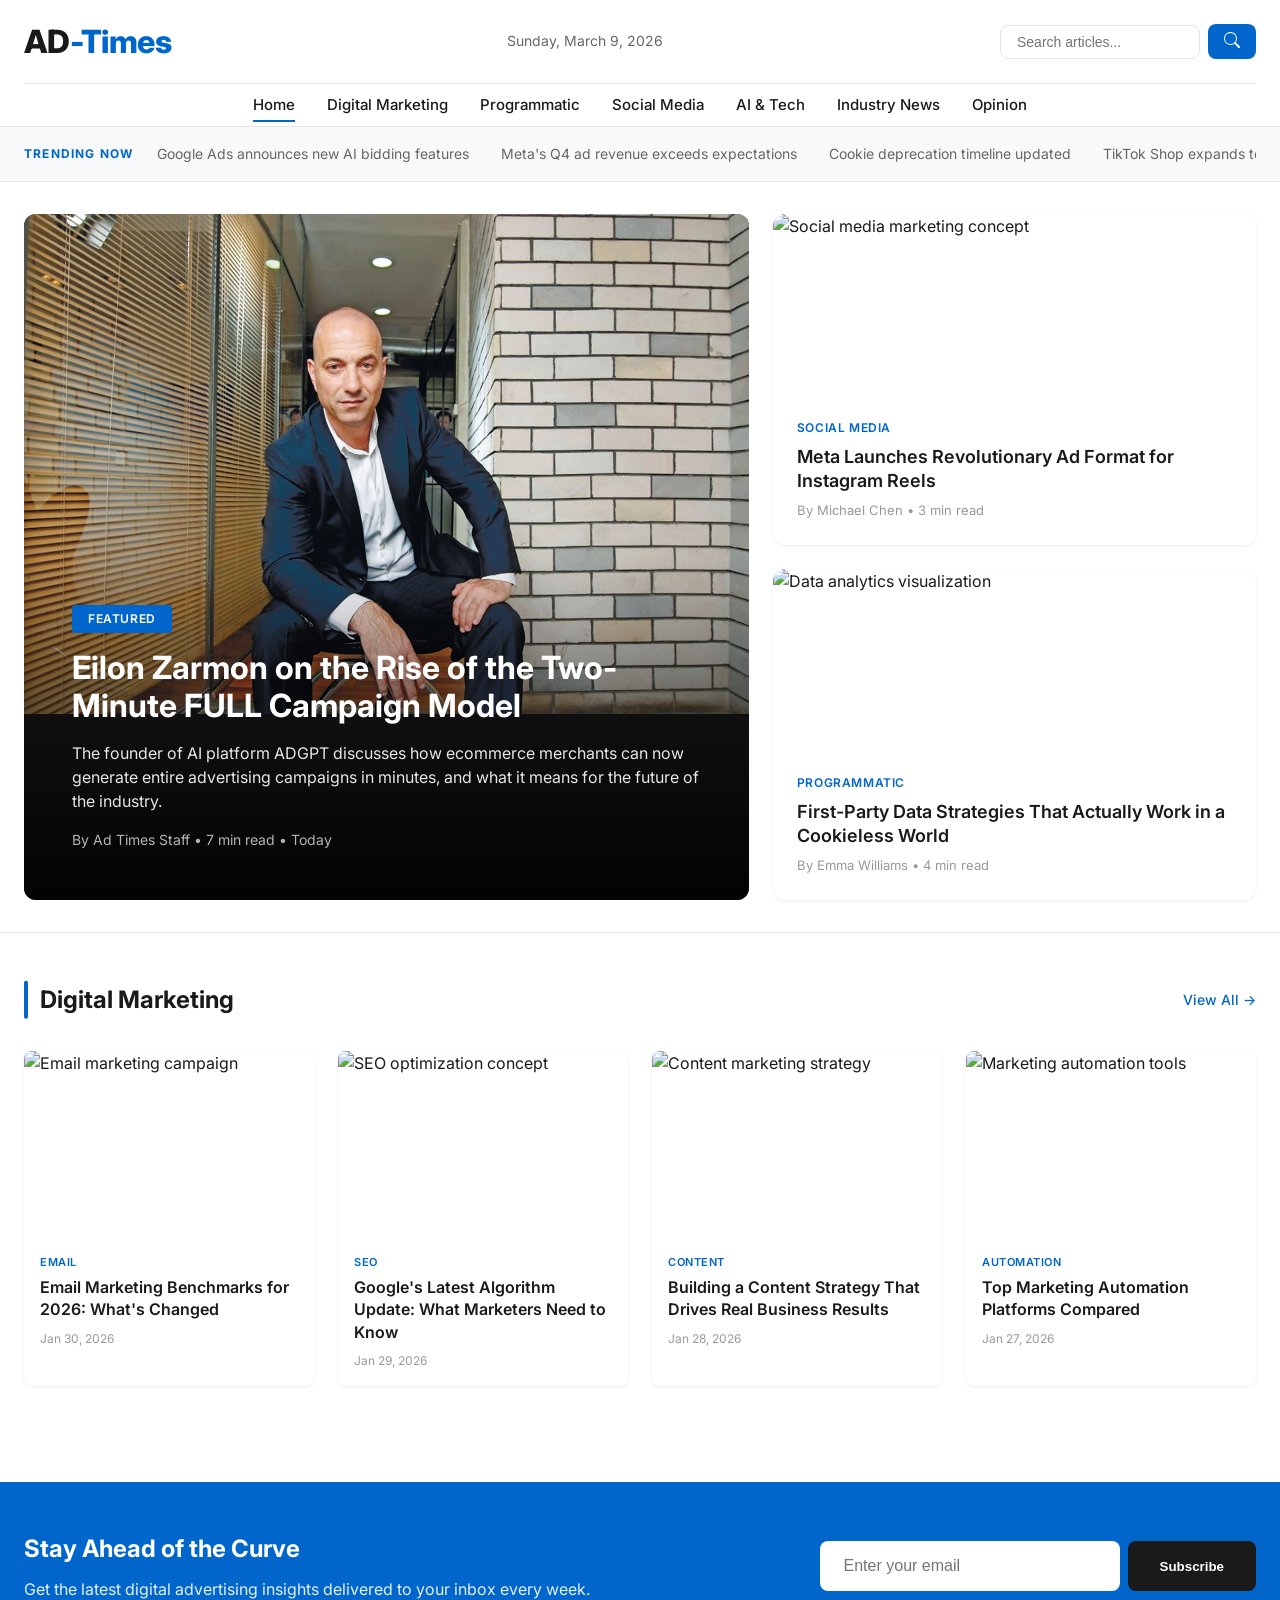
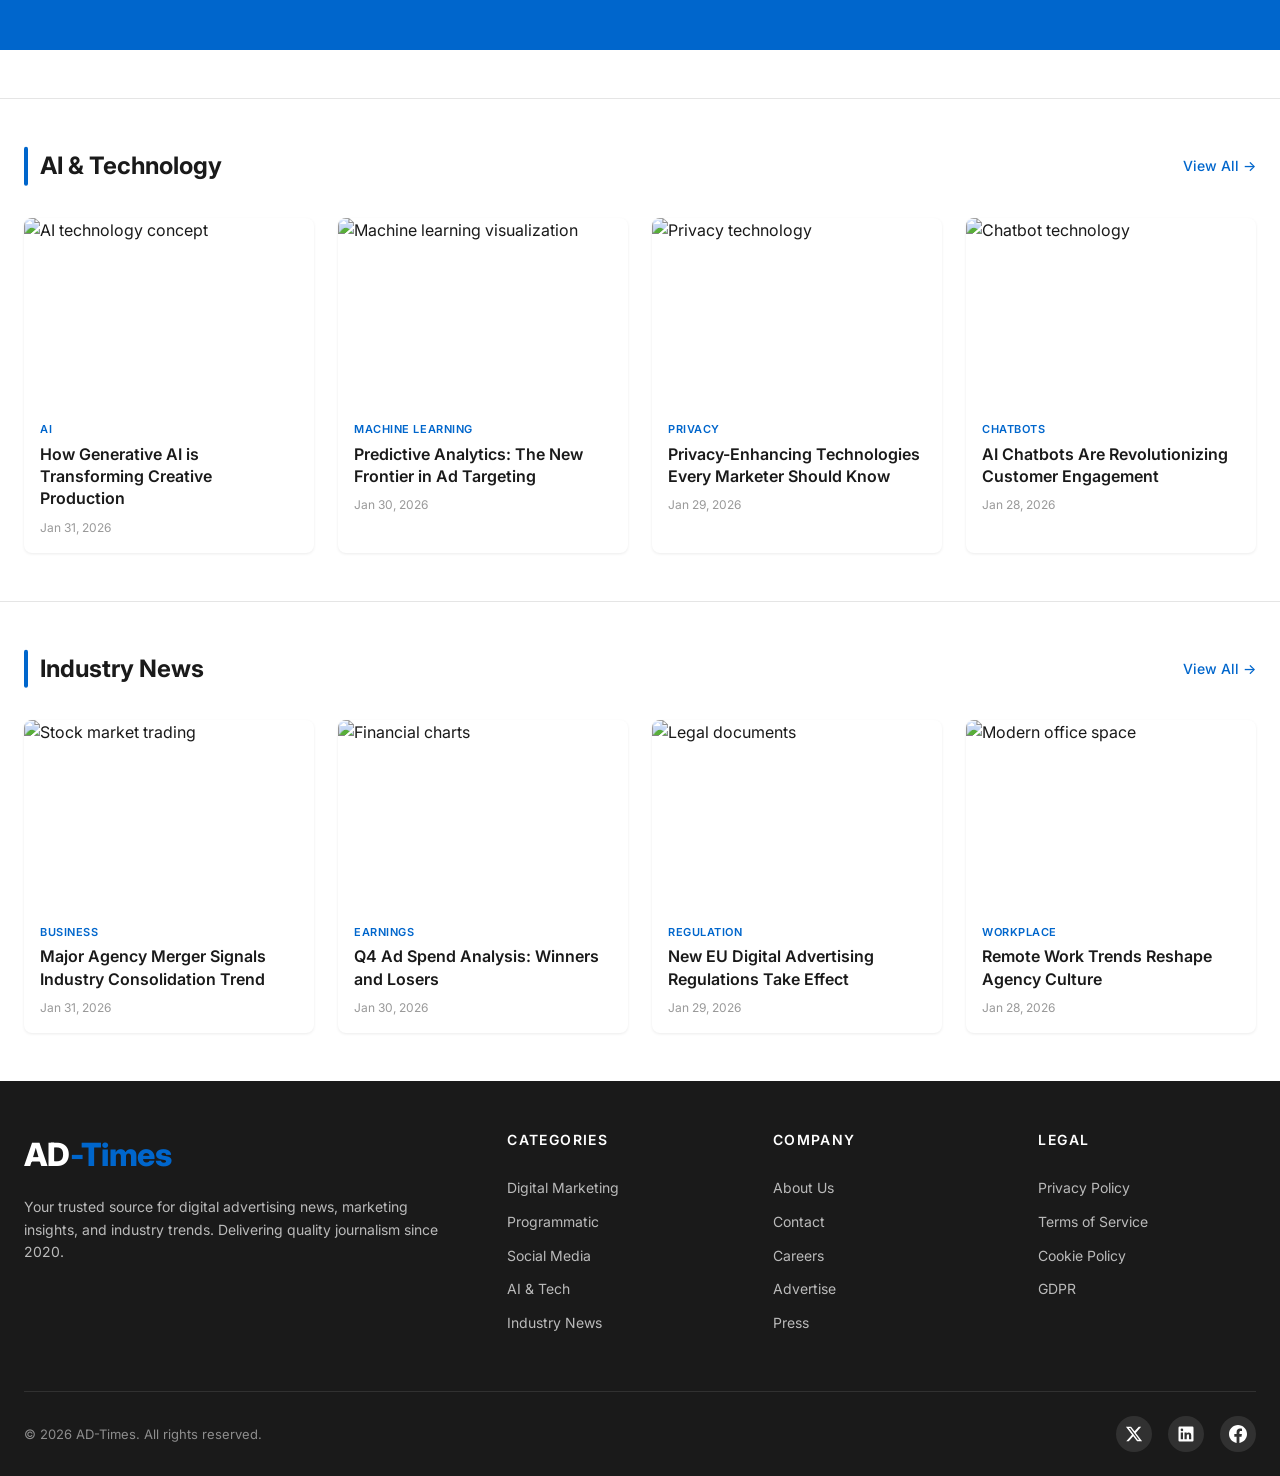
==== commit e59d4a54: "Update homepage hero to feature Eilon Zarmon interview as main article Co-Authored-By: Claude Opus 4" ====
--- a/mockups/index.html
+++ b/mockups/index.html
@@ -76,7 +76,7 @@
         <div class="container">
             <div class="header-top">
                 <div class="logo">AD<span>-Times</span></div>
-                <div class="header-date">Saturday, February 1, 2026</div>
+                <div class="header-date">Sunday, March 9, 2026</div>
                 <div class="header-search">
                     <input type="search" class="search-input" placeholder="Search articles..." aria-label="Search">
                     <button class="btn-search" aria-label="Search">
@@ -123,16 +123,17 @@
                     <!-- Main Featured Article -->
                     <article class="hero-main">
                         <a href="article.html">
-                            <img src="https://images.unsplash.com/photo-1460925895917-afdab827c52f?w=1200&h=675&fit=crop"
-                                 alt="Digital marketing analytics dashboard"
+                            <img src="eilon-zarmon.jpg"
+                                 alt="Eilon Zarmon, founder of ADGPT"
                                  class="article-image"
-                                 loading="eager">
+                                 loading="eager"
+                                 style="object-position: top;">
                             <div class="article-overlay">
                                 <span class="category-badge">Featured</span>
-                                <h2 class="article-title">The Future of Digital Advertising: How AI is Reshaping Campaign Strategies in 2026</h2>
-                                <p class="article-excerpt">As artificial intelligence continues to evolve, advertisers are discovering new ways to optimize campaigns, personalize content, and predict consumer behavior with unprecedented accuracy.</p>
+                                <h2 class="article-title">Eilon Zarmon on the Rise of the Two-Minute FULL Campaign Model</h2>
+                                <p class="article-excerpt">The founder of AI platform ADGPT discusses how ecommerce merchants can now generate entire advertising campaigns in minutes, and what it means for the future of the industry.</p>
                                 <div class="article-meta">
-                                    <span>By Sarah Johnson</span> &bull; <span>5 min read</span> &bull; <span>Today</span>
+                                    <span>By Ad Times Staff</span> &bull; <span>7 min read</span> &bull; <span>Today</span>
                                 </div>
                             </div>
                         </a>
